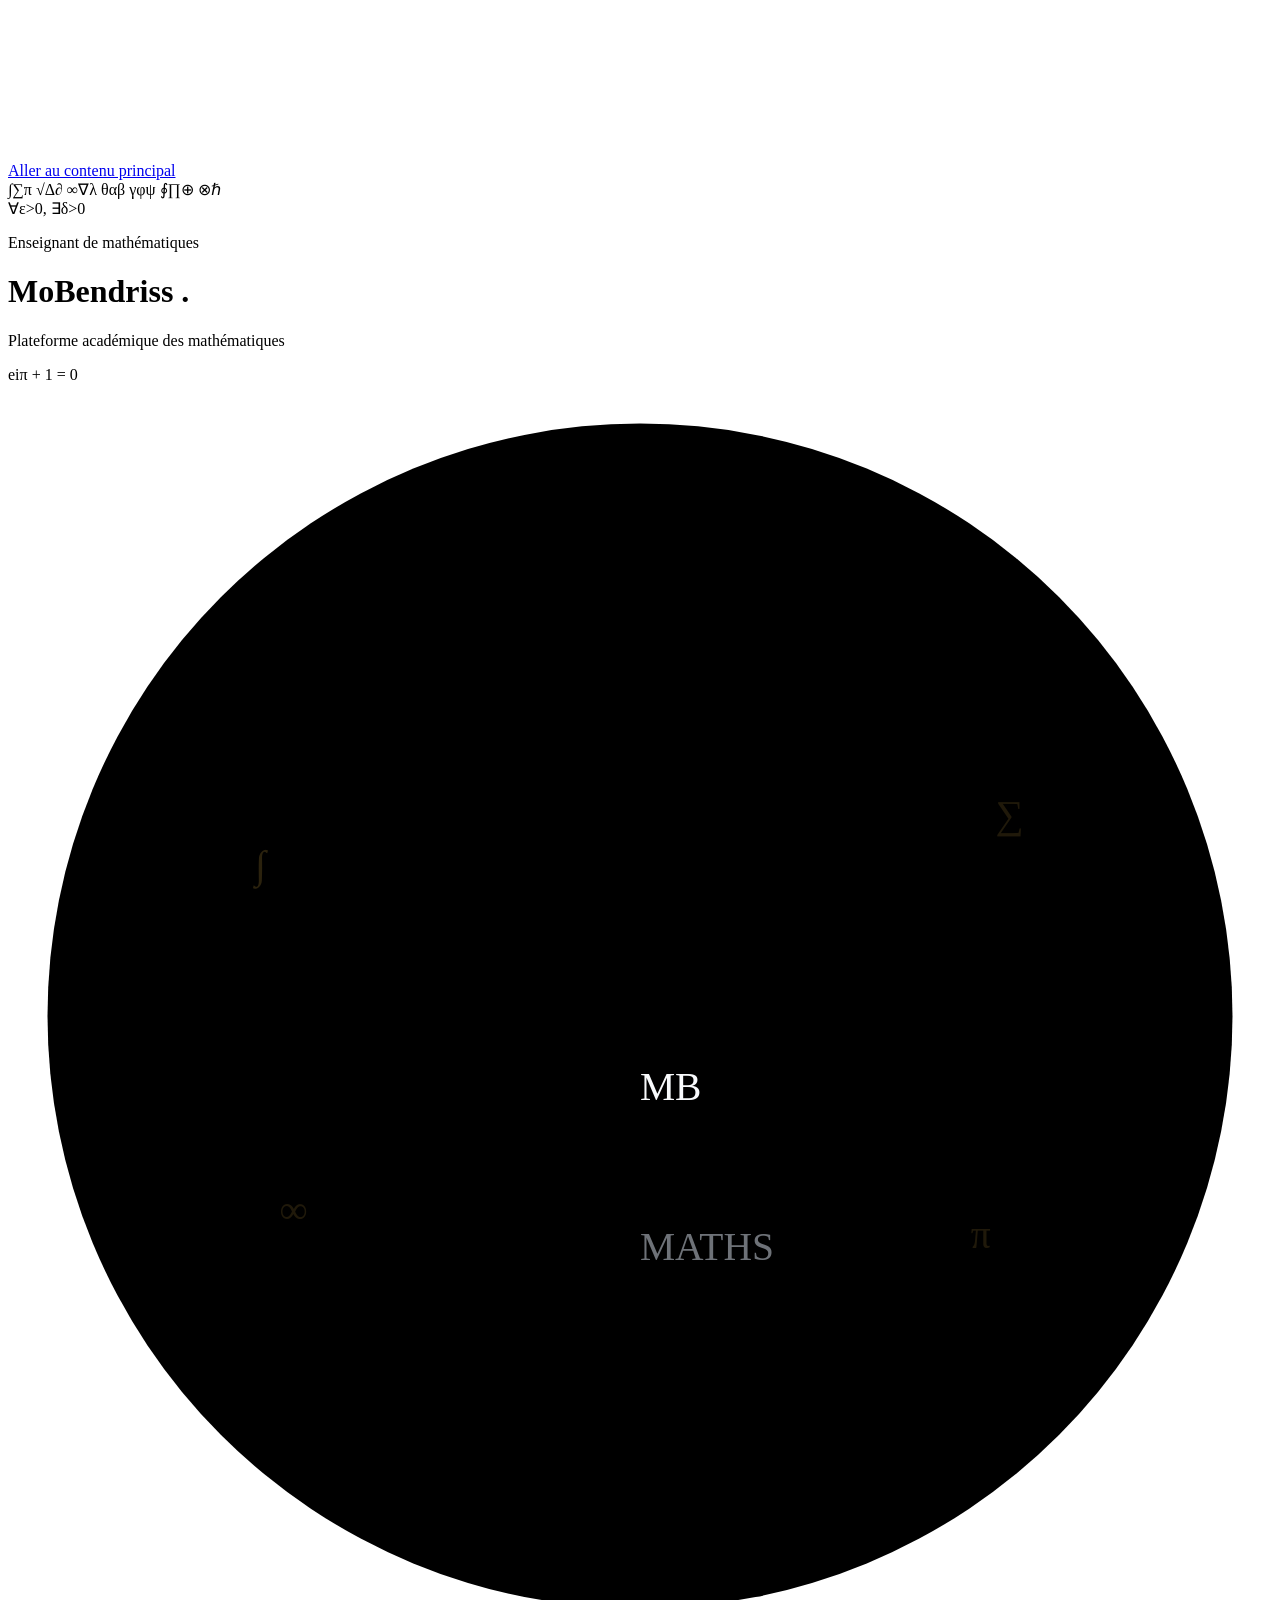
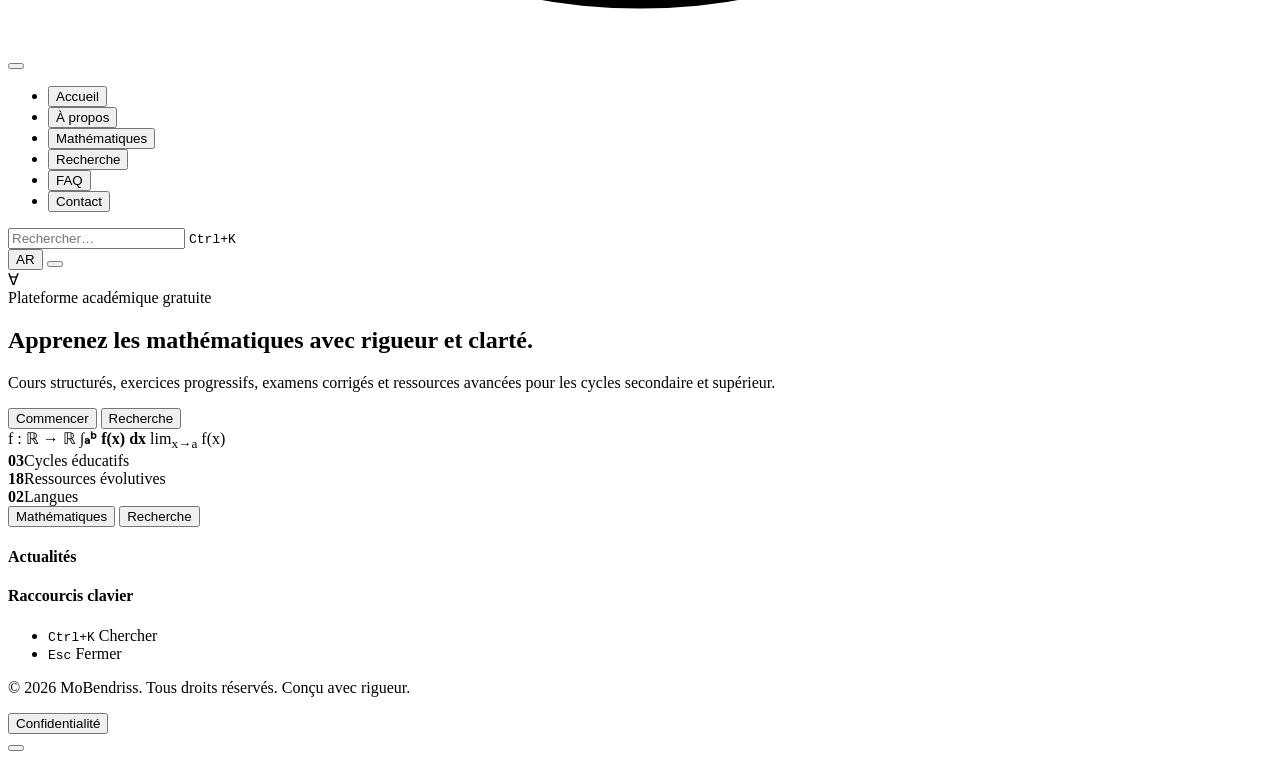
==== platforme/index.html @ 333b87ec "Create  index.html" ====
<!DOCTYPE html>
<html lang="fr" dir="ltr" data-theme="light">
<head>
  <meta charset="UTF-8">
  <meta name="viewport" content="width=device-width, initial-scale=1.0">
  <title>MoBendriss Academy | منصة أكاديمية للرياضيات</title>
  <meta name="description" content="Plateforme académique de mathématiques — Cours, exercices corrigés, examens et ressources scientifiques. La rigueur au service du savoir.">
  <meta name="author" content="MoBendriss">
  <meta name="theme-color" content="#1E3A5F">
  <meta name="color-scheme" content="light dark">
  <meta name="robots" content="index, follow">
  <link rel="canonical" href="https://mobendriss.github.io/">
  <link rel="manifest" href="manifest.webmanifest">

  <!-- Open Graph -->
  <meta property="og:title" content="MoBendriss Academy — منصة أكاديمية للرياضيات">
  <meta property="og:description" content="دروس، تمارين، امتحانات وموارد علمية في الرياضيات. الدقة في خدمة المعرفة.">
  <meta property="og:type" content="website">
  <meta property="og:locale" content="fr_FR">
  <meta property="og:site_name" content="MoBendriss Academy">
  <meta property="og:image" content="assets/images/logo.svg">

  <!-- Twitter -->
  <meta name="twitter:card" content="summary_large_image">
  <meta name="twitter:title" content="MoBendriss Academy — منصة أكاديمية للرياضيات">
  <meta name="twitter:description" content="دروس، تمارين، امتحانات وموارد علمية في الرياضيات.">

  <!-- Hreflang -->
  <link rel="alternate" hrefLang="fr" href="https://mobendriss.github.io/">
  <link rel="alternate" hrefLang="ar" href="https://mobendriss.github.io/?lang=ar">
  <link rel="alternate" hrefLang="x-default" href="https://mobendriss.github.io/">

  <!-- Preconnects -->
  <link rel="preconnect" href="https://fonts.googleapis.com">
  <link rel="preconnect" href="https://fonts.gstatic.com" crossorigin>
  <link rel="preconnect" href="https://cdnjs.cloudflare.com">

  <!-- Favicon -->
  <link rel="icon" type="image/svg+xml" href="assets/images/icon.svg">
  <link rel="apple-touch-icon" href="assets/images/icon.svg">

  <!-- Styles -->
  <link rel="stylesheet" href="assets/css/styles.css">

  <!-- JSON-LD -->
  <script type="application/ld+json">
  {
    "@context": "https://schema.org",
    "@type": "Person",
    "name": "MoBendriss",
    "url": "https://mobendriss.github.io/",
    "jobTitle": "Enseignant de mathématiques",
    "knowsAbout": ["Mathématiques", "Analyse", "Algèbre", "Géométrie", "Topologie", "Probabilités"],
    "description": "Fondateur de MoBendriss Academy — Plateforme académique de mathématiques."
  }
  </script>
  <script type="application/ld+json">
  {
    "@context": "https://schema.org",
    "@type": "WebSite",
    "name": "MoBendriss Academy",
    "url": "https://mobendriss.github.io/",
    "description": "منصة أكاديمية للرياضيات — Plateforme académique de mathématiques",
    "inLanguage": ["fr", "ar"],
    "educationalLevel": ["Collège", "Lycée", "Supérieur"],
    "slogan": "La rigueur au service du savoir"
  }
  </script>

  <!-- Scripts -->
  <script>
    // Appliquer thème et langue avant rendu (évite le flash)
    (function () {
      try {
        var t = localStorage.getItem('mb-theme');
        if (!t) t = window.matchMedia('(prefers-color-scheme: dark)').matches ? 'dark' : 'light';
        document.documentElement.setAttribute('data-theme', t);
        var l = localStorage.getItem('mb-lang');
        if (l === 'ar') {
          document.documentElement.setAttribute('lang', 'ar');
          document.documentElement.setAttribute('dir', 'rtl');
        }
        if (t === 'dark') document.documentElement.classList.add('dark');
      } catch (e) {}
    })();
  </script>
</head>
<body>
  <canvas id="math-particles" style="position:fixed;inset:0;pointer-events:none;z-index:0;opacity:0.6" aria-hidden="true"></canvas>
  <canvas id="confetti-canvas" aria-hidden="true"></canvas>

  <!-- Progress Bar -->
  <div class="progress-bar" id="progress-bar" aria-hidden="true"></div>

  <!-- Skip Link -->
  <a class="skip-link" href="#main-content">Aller au contenu principal</a>

  <!-- Tab Announcer -->
  <div id="tab-announcer" class="sr-only" aria-live="polite"></div>

  <!-- Offline Banner -->
  <div class="offline-banner" id="offline-banner" role="alert" style="display:none">
    <i class="fa-solid fa-wifi-slash"></i>
    <span>Mode hors ligne</span>
  </div>

  <!-- Toast Container -->
  <div class="toast-container top-right" id="toast-container"></div>

  <!-- ════════════════ HEADER ════════════════ -->
  <header class="top-banner">
    <div class="banner-glyphs" aria-hidden="true">
      <span class="g1">∫</span><span class="g2">∑</span><span class="g3">π</span>
      <span class="g4">√</span><span class="g5">Δ</span><span class="g6">∂</span>
      <span class="g7">∞</span><span class="g8">∇</span><span class="g9">λ</span>
      <span class="g10">θ</span><span class="g11">α</span><span class="g12">β</span>
      <span class="g13">γ</span><span class="g14">φ</span><span class="g15">ψ</span>
      <span class="g16">∮</span><span class="g17">∏</span><span class="g18">⊕</span>
      <span class="g19">⊗</span><span class="g20">ℏ</span>
    </div>
    <div class="banner-formula" aria-hidden="true">∀ε>0, ∃δ>0</div>
    <div class="top-banner-content">
      <div class="brand-group">
        <p class="eyebrow">Enseignant de mathématiques</p>
        <h1 class="wordmark">
          <span class="wm-a">Mo</span><span class="wm-b">Bendriss</span>
          <span class="wm-dot">.</span>
          <span class="verified-badge" title="Profil vérifié"><i class="fa-solid fa-check"></i></span>
        </h1>
        <p class="tagline">Plateforme académique des mathématiques</p>
        <div class="brand-math-tag" aria-hidden="true">
          <span class="brand-eq">e</span><span class="brand-sup">iπ</span><span class="brand-eq"> + 1 = 0</span>
        </div>
      </div>
      <div class="header-logo-wrapper" role="img" aria-label="MoBendriss Academy — Emblème">
        <svg class="header-logo-svg" viewBox="0 0 512 512" xmlns="http://www.w3.org/2000/svg">
          <defs>
            <linearGradient id="logoBg2" x1="0%" y1="0%" x2="100%" y2="100%">
              <stop offset="0%" stopColor="#1E3A5F"/><stop offset="100%" stopColor="#0F172A"/>
            </linearGradient>
            <linearGradient id="logoGold2" x1="0%" y1="0%" x2="100%" y2="100%">
              <stop offset="0%" stopColor="#B8860B"/><stop offset="100%" stopColor="#D4A843"/>
            </linearGradient>
            <linearGradient id="logoRing2" x1="0%" y1="0%" x2="100%" y2="100%">
              <stop offset="0%" stopColor="#D4A843" stopOpacity="0.3"/>
              <stop offset="100%" stopColor="#B8860B" stopOpacity="0.08"/>
            </linearGradient>
          </defs>
          <circle cx="256" cy="256" r="240" fill="url(#logoBg2)"/>
          <circle cx="256" cy="256" r="220" fill="none" stroke="url(#logoRing2)" strokeWidth="4"/>
          <circle cx="256" cy="256" r="200" fill="none" stroke="url(#logoGold2)" strokeOpacity="0.12" strokeWidth="1.5" strokeDasharray="8 6"/>
          <path d="M160 220 C160 180, 200 160, 256 220 C312 280, 352 260, 352 220 C352 180, 312 160, 256 220 C200 280, 160 260, 160 220Z" fill="none" stroke="url(#logoGold2)" strokeWidth="6" strokeLinecap="round" opacity="0.5"/>
          <text x="256" y="290" textAnchor="middle" fontFamily="Fraunces,Georgia,serif" fontStyle="italic" fontWeight="700" fontSize="110" fill="#F8FAFC" letterSpacing="-4">MB</text>
          <line x1="170" y1="320" x2="342" y2="320" stroke="url(#logoGold2)" strokeWidth="2.5" strokeLinecap="round" opacity="0.4"/>
          <text x="256" y="355" textAnchor="middle" fontFamily="'IBM Plex Mono',monospace" fontWeight="500" fontSize="22" letterSpacing="12" fill="#DCE4F0" opacity="0.5">MATHS</text>
          <text x="100" y="200" fontFamily="'IBM Plex Mono',monospace" fontSize="24" fill="#D4A843" opacity="0.2">∫</text>
          <text x="400" y="180" fontFamily="'IBM Plex Mono',monospace" fontSize="20" fill="#D4A843" opacity="0.15">∑</text>
          <text x="390" y="350" fontFamily="'IBM Plex Mono',monospace" fontSize="18" fill="#D4A843" opacity="0.15">π</text>
          <text x="110" y="340" fontFamily="'IBM Plex Mono',monospace" fontSize="22" fill="#D4A843" opacity="0.15">∞</text>
        </svg>
      </div>
    </div>
  </header>

  <!-- ════════════════ NAVIGATION ════════════════ -->
  <nav class="navigation-bar" aria-label="Sections du site">
    <div class="nav-inner">
      <!-- Hamburger -->
      <button class="hamburger-btn" onclick="APP.switchTab(currentTab);document.getElementById('desktop-tabs').classList.toggle('mobile-open');document.querySelectorAll('.hamburger-line').forEach(l=>l.classList.toggle('open'))"
        aria-label="Menu" aria-expanded="false">
        <span class="hamburger-line"></span>
        <span class="hamburger-line"></span>
        <span class="hamburger-line"></span>
      </button>

      <!-- Tabs -->
      <ul class="desktop-tabs" id="desktop-tabs" role="tablist">
        <li><button class="nav-link" role="tab" data-tab="accueil" aria-selected="true" onclick="APP.switchTab('accueil')"><i class="fa-solid fa-house"></i> <span>Accueil</span></button></li>
        <li><button class="nav-link" role="tab" data-tab="apropos" aria-selected="false" onclick="APP.switchTab('apropos')"><i class="fa-solid fa-user"></i> <span>À propos</span></button></li>
        <li><button class="nav-link" role="tab" data-tab="mathematiques" aria-selected="false" onclick="APP.switchTab('mathematiques')"><i class="fa-solid fa-infinity"></i> <span>Mathématiques</span></button></li>
        <li><button class="nav-link" role="tab" data-tab="recherche" aria-selected="false" onclick="APP.switchTab('recherche')"><i class="fa-solid fa-graduation-cap"></i> <span>Recherche</span></button></li>
        <li><button class="nav-link" role="tab" data-tab="faq" aria-selected="false" onclick="APP.switchTab('faq')"><i class="fa-solid fa-circle-question"></i> <span>FAQ</span></button></li>
        <li><button class="nav-link" role="tab" data-tab="contact" aria-selected="false" onclick="APP.switchTab('contact')"><i class="fa-solid fa-envelope"></i> <span>Contact</span></button></li>
      </ul>

      <!-- Search -->
      <div class="nav-search" title="Ctrl+K pour chercher">
        <i class="fa-solid fa-magnifying-glass" aria-hidden="true"></i>
        <input type="search" id="site-search" placeholder="Rechercher…" aria-label="Rechercher">
        <kbd class="search-kbd">Ctrl+K</kbd>
      </div>

      <!-- Toggles -->
      <div class="nav-toggles">
        <button class="icon-toggle" type="button" onclick="APP.toggleLang()" aria-label="Passer en arabe">
          <span class="lang-toggle-label" id="lang-toggle-label">AR</span>
        </button>
        <button class="icon-toggle" type="button" id="theme-toggle" onclick="APP.toggleTheme()" aria-label="Mode sombre">
          <i class="fa-solid fa-moon"></i>
        </button>
      </div>
    </div>
  </nav>

  <!-- ════════════════ MAIN CONTENT ════════════════ -->
  <main class="container">
    <div class="main-layout">

      <!-- ─── PRIMARY ─── -->
      <section id="main-content">

        <!-- ---- ACCUEIL ---- -->
        <div id="content-accueil" class="tab-content active-content" role="tabpanel">
          <span class="level-watermark" aria-hidden="true">∀</span>
          <section class="home-hero">
            <div class="hero-copy">
              <span class="hero-kicker"><i class="fa-solid fa-sparkles"></i> <span>Plateforme académique gratuite</span></span>
              <h2>Apprenez les mathématiques avec rigueur et clarté.</h2>
              <p>Cours structurés, exercices progressifs, examens corrigés et ressources avancées pour les cycles secondaire et supérieur.</p>
              <div class="hero-actions">
                <button class="btn btn-primary" onclick="APP.switchTab('mathematiques')"><i class="fa-solid fa-book-open"></i> <span>Commencer</span></button>
                <button class="btn btn-secondary" onclick="APP.switchTab('recherche')"><i class="fa-solid fa-graduation-cap"></i> <span>Recherche</span></button>
              </div>
            </div>
            <div class="hero-equation" aria-hidden="true">
              <span>f : ℝ → ℝ</span>
              <strong>∫ₐᵇ f(x) dx</strong>
              <span>lim<sub>x→a</sub> f(x)</span>
            </div>
          </section>
          <div class="stats-grid">
            <div class="stat-card"><strong>03</strong><span>Cycles éducatifs</span></div>
            <div class="stat-card"><strong>18</strong><span>Ressources évolutives</span></div>
            <div class="stat-card"><strong>02</strong><span>Langues</span></div>
          </div>
        </div>

        <!-- ---- À PROPOS ---- -->
        <div id="content-apropos" class="tab-content" role="tabpanel" hidden>
          <span class="level-watermark" aria-hidden="true">Σ</span>
          <div class="abstract-box">
            <h3>À propos</h3>
            <p>Enseignant de mathématiques passionné par la pédagogie et la transmission des savoirs. Cette plateforme regroupe des ressources gratuites pour les élèves et les étudiants.</p>
          </div>
          <h3 class="group-label">Domaines d'expertise</h3>
          <div class="tag-row">
            <span class="tag-pill">Algèbre</span>
            <span class="tag-pill">Analyse</span>
            <span class="tag-pill">Géométrie</span>
            <span class="tag-pill">Didactique</span>
            <span class="tag-pill">Probabilités</span>
            <span class="tag-pill">Topologie</span>
          </div>
        </div>

        <!-- ---- MATHÉMATIQUES ---- -->
        <div id="content-mathematiques" class="tab-content" role="tabpanel" hidden>
          <span class="level-watermark" aria-hidden="true">∞</span>
          <h2 class="section-heading"><i class="fa-solid fa-infinity"></i> <span>Mathématiques</span></h2>
          <p class="section-sub">Explorez les ressources par cycle et par type.</p>

          <section class="resource-toolbar">
            <div class="resource-search">
              <i class="fa-solid fa-magnifying-glass" aria-hidden="true"></i>
              <input id="resource-filter" type="search" placeholder="Rechercher…">
            </div>
            <select id="cycle-filter" aria-label="Cycle">
              <option value="all">Tous les cycles</option>
              <option value="college">Collège</option>
              <option value="lycee">Lycée</option>
              <option value="superieur">Supérieur</option>
            </select>
            <select id="type-filter" aria-label="Type">
              <option value="all">Tous les types</option>
              <option value="cours">Cours</option>
              <option value="td">TD</option>
              <option value="exam">Examens</option>
              <option value="recherche">Recherche</option>
            </select>
            <select id="category-filter" aria-label="Catégorie">
              <option value="all">Toutes les catégories</option>
            </select>
            <select id="sort-filter" aria-label="Trier">
              <option value="newest">Plus récent</option>
              <option value="popular">Populaire</option>
            </select>
            <button id="favorites-filter" class="filter-button" type="button">
              <i class="fa-regular fa-star"></i> <span>Favoris</span>
            </button>
          </section>

          <p id="resource-count" class="resource-count" aria-live="polite"></p>
          <div id="resource-grid" class="resource-grid"></div>
        </div>

        <!-- ---- RECHERCHE ---- -->
        <div id="content-recherche" class="tab-content" role="tabpanel" hidden>
          <span class="level-watermark" aria-hidden="true">∫</span>
          <h2 class="section-heading"><i class="fa-solid fa-graduation-cap"></i> <span>Recherche &amp; Supérieur</span></h2>
          <p class="section-sub">Ressources avancées pour les étudiants du supérieur.</p>
          <div id="research-grid" class="resource-grid"></div>
        </div>

        <!-- ---- FAQ ---- -->
        <div id="content-faq" class="tab-content" role="tabpanel" hidden>
          <span class="level-watermark" aria-hidden="true">?</span>
          <h2 class="section-heading"><i class="fa-solid fa-circle-question"></i> <span>Questions fréquentes</span></h2>
          <div class="faq-list">
            <details class="faq-item"><summary>Comment télécharger un document ?</summary><p>Cliquez sur le bouton « Télécharger » de la ressource souhaitée.</p></details>
            <details class="faq-item"><summary>Les ressources sont-elles gratuites ?</summary><p>Oui, toutes les ressources sont gratuites et libres d'usage pédagogique.</p></details>
            <details class="faq-item"><summary>Comment vous contacter ?</summary><p>Utilisez le formulaire de l'onglet Contact.</p></details>
            <details class="faq-item"><summary>Puis-je contribuer ?</summary><p>Bien sûr ! Envoyez-moi un message via le formulaire de contact.</p></details>
          </div>
        </div>

        <!-- ---- CONTACT ---- -->
        <div id="content-contact" class="tab-content" role="tabpanel" hidden>
          <section class="contact-section">
            <h2><i class="fa-solid fa-paper-plane"></i> Contact</h2>
            <p>Pour toute question ou collaboration, écrivez-moi.</p>
            <form action="https://formsubmit.co/ajax/mobendriss@hotmail.com" method="POST" id="contact-form">
              <input type="hidden" name="_subject" value="Message depuis mobendriss.github.io">
              <input type="hidden" name="_captcha" value="true">
              <input type="text" name="_honey" tabindex="-1" autocomplete="off" style="display:none">
              <div class="field-grid">
                <div class="field"><label for="name">Nom</label><input type="text" id="name" name="name" required placeholder="Votre nom"></div>
                <div class="field"><label for="email">E-mail</label><input type="email" id="email" name="email" required placeholder="nom@exemple.com"></div>
              </div>
              <div class="field"><label for="message">Message</label><textarea id="message" name="message" rows="5" required placeholder="Votre message..."></textarea></div>
              <p id="contact-error" class="contact-error" style="display:none"></p>
              <div class="submit-row">
                <button type="submit" class="submit-btn" id="contact-submit"><span>Envoyer</span> <i class="fa-regular fa-paper-plane"></i></button>
              </div>
            </form>
          </section>
        </div>

        <!-- ---- CONFIDENTIALITÉ ---- -->
        <div id="content-confidentialite" class="tab-content" role="tabpanel" hidden>
          <h2 class="section-heading"><i class="fa-solid fa-shield-halved"></i> <span>Confidentialité</span></h2>
          <div class="abstract-box"><p>Aucune donnée personnelle n'est collectée en dehors du formulaire de contact.</p></div>
        </div>
      </section>

      <!-- ─── SIDEBAR ─── -->
      <aside id="sidebar">
        <div class="sidebar-widget">
          <button class="math-btn" onclick="APP.switchTab('mathematiques')"><i class="fa-solid fa-infinity"></i> <span>Mathématiques</span></button>
          <button class="math-btn" onclick="APP.switchTab('recherche')"><i class="fa-solid fa-graduation-cap"></i> <span>Recherche</span></button>
        </div>

        <div class="sidebar-widget stats-widget" id="sidebar-stats"></div>

        <div class="sidebar-widget">
          <h4 class="widget-title"><i class="fa-solid fa-bullhorn"></i> <span>Actualités</span></h4>
          <ul class="news-list" id="news-list"></ul>
        </div>

        <div class="sidebar-widget shortcuts-widget">
          <h4 class="widget-title"><i class="fa-solid fa-keyboard"></i> Raccourcis clavier</h4>
          <ul class="shortcuts-list">
            <li><kbd>Ctrl+K</kbd> <span>Chercher</span></li>
            <li><kbd>Esc</kbd> <span>Fermer</span></li>
          </ul>
        </div>
      </aside>
    </div>
  </main>

  <!-- ════════════════ FOOTER ════════════════ -->
  <footer>
    <div class="footer-inner">
      <p><span>© 2026 MoBendriss. Tous droits réservés.</span> <span class="foot-accent">Conçu avec rigueur.</span></p>
      <button class="footer-link" onclick="APP.switchTab('confidentialite')">Confidentialité</button>
    </div>
  </footer>

  <!-- ════════════════ BACK TO TOP ════════════════ -->
  <button class="back-to-top" id="back-to-top" onclick="window.scrollTo({top:0,behavior:'smooth'})" aria-label="Retour en haut">
    <i class="fa-solid fa-arrow-up"></i>
  </button>

  <!-- ════════════════ PREVIEW MODAL ════════════════ -->
  <div class="preview-overlay" id="preview-overlay">
    <div class="preview-dialog">
      <div class="preview-dialog-content" id="preview-content"></div>
    </div>
  </div>

  <!-- ════════════════ CONTACT FORM SCRIPT ════════════════ -->
  <script>
    document.getElementById('contact-form').addEventListener('submit', async function(e) {
      e.preventDefault();
      const btn = document.getElementById('contact-submit');
      const err = document.getElementById('contact-error');
      btn.disabled = true;
      btn.innerHTML = '<i class="fa-solid fa-spinner fa-spin"></i> Envoi...';
      err.style.display = 'none';
      try {
        const data = new FormData(this);
        const payload = {};
        data.forEach((val, key) => { payload[key] = val.toString(); });
        const res = await fetch('https://formsubmit.co/ajax/mobendriss@hotmail.com', {
          method: 'POST', headers: { 'Content-Type': 'application/json' }, body: JSON.stringify(payload)
        });
        if (res.ok) {
          this.innerHTML = '<div class="contact-success"><p><i class="fa-regular fa-circle-check"></i> ✅ Message envoyé avec succès !</p><button class="btn btn-secondary" onclick="location.reload()">Envoyer un autre message</button></div>';
        } else { throw new Error(); }
      } catch {
        err.textContent = '❌ Une erreur est survenue. Veuillez réessayer.';
        err.style.display = 'block';
        btn.disabled = false;
        btn.innerHTML = '<span>Envoyer</span> <i class="fa-regular fa-paper-plane"></i>';
      }
    });
  </script>

  <!-- ════════════════ RESOURCES DATA ════════════════ -->
  <script src="assets/data/resources.js"></script>

  <!-- ════════════════ LOGIC MODULES ════════════════ -->
  <script src="assets/js/resources.js"></script>
  <script src="assets/js/app.js"></script>
</body>
</html>
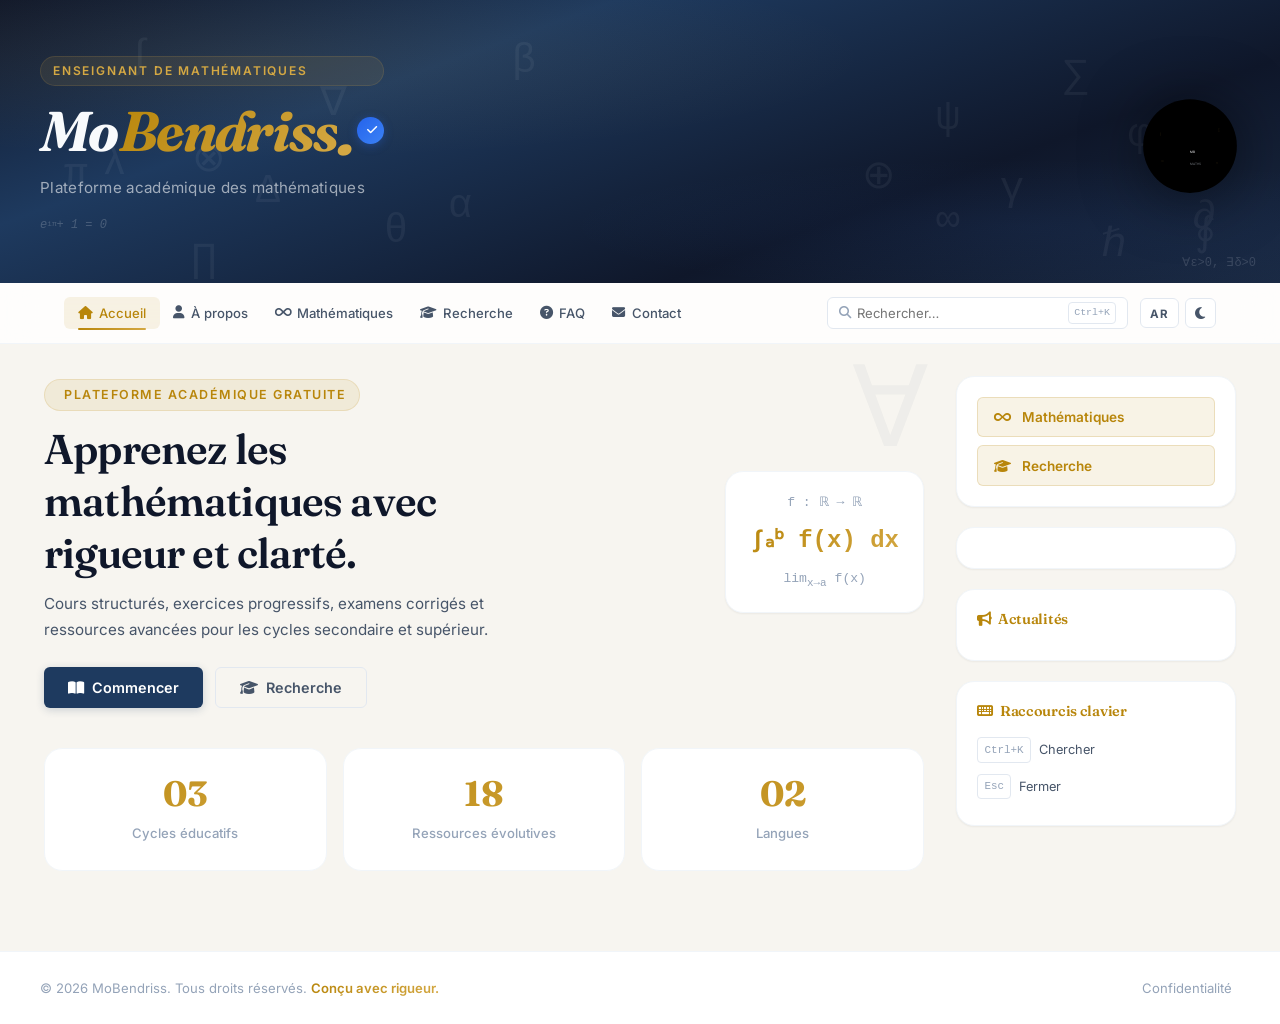
==== commit 27219bca: "Update title and Open Graph title in index.html" ====
--- a/platforme/index.html
+++ b/platforme/index.html
@@ -3,7 +3,7 @@
 <head>
   <meta charset="UTF-8">
   <meta name="viewport" content="width=device-width, initial-scale=1.0">
-  <title>MoBendriss Academy | منصة أكاديمية للرياضيات</title>
+  <title>MoBendriss  | منصة أكاديمية للرياضيات</title>
   <meta name="description" content="Plateforme académique de mathématiques — Cours, exercices corrigés, examens et ressources scientifiques. La rigueur au service du savoir.">
   <meta name="author" content="MoBendriss">
   <meta name="theme-color" content="#1E3A5F">
@@ -13,7 +13,7 @@
   <link rel="manifest" href="manifest.webmanifest">
 
   <!-- Open Graph -->
-  <meta property="og:title" content="MoBendriss Academy — منصة أكاديمية للرياضيات">
+  <meta property="og:title" content="MoBendriss  — منصة أكاديمية للرياضيات">
   <meta property="og:description" content="دروس، تمارين، امتحانات وموارد علمية في الرياضيات. الدقة في خدمة المعرفة.">
   <meta property="og:type" content="website">
   <meta property="og:locale" content="fr_FR">
--- a/platforme/assets/css/styles.css
+++ b/platforme/assets/css/styles.css
@@ -0,0 +1,485 @@
+/* ============================================
+   MoBendriss Academy — Styles
+   (c) 2026 MoBendriss. All rights reserved.
+   ============================================ */
+
+/* ─── Fonts ─── */
+@import url('https://fonts.googleapis.com/css2?family=Fraunces:ital,opsz,wght@0,9..144,400;0,9..144,500;0,9..144,600;0,9..144,700;1,9..144,500&family=Inter:wght@400;500;600;700&family=IBM+Plex+Mono:wght@400;500;600&family=Amiri:ital,wght@0,400;0,700;1,400&family=IBM+Plex+Sans+Arabic:wght@400;500;600;700&display=swap');
+@import url('https://cdnjs.cloudflare.com/ajax/libs/font-awesome/6.4.0/css/all.min.css');
+
+/* ─── CSS Variables & Theme ─── */
+:root {
+  --bg-page: #F7F5F0;
+  --bg-card: #FFFFFF;
+  --bg-nav: rgba(255,255,255,0.80);
+  --bg-elevated: #FFFFFF;
+  --text-primary: #0F172A;
+  --text-secondary: #475569;
+  --text-muted: #94A3B8;
+  --accent: #1E3A5F;
+  --accent-light: #2D5A8E;
+  --accent-glow: rgba(30,58,95,0.08);
+  --gold: #B8860B;
+  --gold-light: #D4A843;
+  --gold-glow: rgba(184,134,11,0.10);
+  --gold-gradient: linear-gradient(135deg, #B8860B, #D4A843);
+  --border: #E2E8F0;
+  --border-light: #F1F5F9;
+  --shadow-sm: 0 1px 2px rgba(0,0,0,0.05);
+  --shadow-md: 0 4px 20px rgba(0,0,0,0.07);
+  --shadow-lg: 0 10px 40px rgba(0,0,0,0.10);
+  --shadow-xl: 0 20px 60px rgba(0,0,0,0.12);
+  --radius-sm: 6px;
+  --radius-md: 12px;
+  --radius-lg: 18px;
+  --radius-xl: 24px;
+  --transition: 0.3s cubic-bezier(0.4,0,0.2,1);
+  --bounce: 0.5s cubic-bezier(0.34,1.56,0.64,1);
+}
+
+:root.dark, [data-theme="dark"] {
+  --bg-page: #0B1120;
+  --bg-card: #131C31;
+  --bg-nav: rgba(11,17,32,0.92);
+  --bg-elevated: #1A2640;
+  --text-primary: #E2E8F0;
+  --text-secondary: #94A3B8;
+  --text-muted: #64748B;
+  --accent: #3B82F6;
+  --accent-light: #60A5FA;
+  --accent-glow: rgba(59,130,246,0.10);
+  --gold: #D4A843;
+  --gold-light: #E4C065;
+  --gold-glow: rgba(212,168,67,0.10);
+  --gold-gradient: linear-gradient(135deg, #D4A843, #E4C065);
+  --border: #1E293B;
+  --border-light: #1A2438;
+  --shadow-sm: 0 1px 3px rgba(0,0,0,0.3);
+  --shadow-md: 0 4px 20px rgba(0,0,0,0.4);
+  --shadow-lg: 0 10px 40px rgba(0,0,0,0.5);
+  --shadow-xl: 0 20px 60px rgba(0,0,0,0.6);
+}
+
+/* ─── Base ─── */
+*, *::before, *::after { box-sizing: border-box; margin: 0; padding: 0; }
+html { scroll-behavior: smooth; }
+body {
+  font-family: 'Inter', system-ui, -apple-system, sans-serif;
+  background: var(--bg-page);
+  color: var(--text-primary);
+  line-height: 1.7;
+  min-height: 100vh;
+}
+::selection { background: var(--gold); color: #0F172A; }
+h1,h2,h3,h4 { font-family: 'Fraunces', Georgia, serif; font-weight: 600; line-height: 1.25; letter-spacing: -0.02em; }
+code,.mono { font-family: 'IBM Plex Mono', monospace; }
+[lang="ar"] { font-family: 'IBM Plex Sans Arabic', 'Amiri', serif; }
+[lang="ar"] h1,[lang="ar"] h2,[lang="ar"] h3,[lang="ar"] h4 { font-family: 'IBM Plex Sans Arabic', 'Amiri', serif; letter-spacing: 0; }
+a { text-decoration: none; color: inherit; }
+img, svg { max-width: 100%; display: block; }
+button { font-family: inherit; }
+
+/* ─── Skip Link ─── */
+.skip-link { position: fixed; top: -100%; left: 8px; padding: 10px 20px; background: var(--accent); color: #fff; border-radius: var(--radius-sm); z-index: 9999; font-weight: 600; font-size: 0.85rem; transition: top 0.2s; }
+.skip-link:focus { top: 8px; }
+.sr-only { position: absolute; width: 1px; height: 1px; padding: 0; margin: -1px; overflow: hidden; clip: rect(0,0,0,0); white-space: nowrap; border: 0; }
+
+/* ─── Top Banner ─── */
+.top-banner {
+  position: relative; overflow: hidden;
+  padding: 3.5rem 1.5rem 3rem;
+  background: linear-gradient(160deg, #0F172A 0%, #1E3A5F 30%, #0F172A 70%, #1A2A44 100%);
+  color: #F8FAFC;
+}
+.top-banner::before {
+  content: ''; position: absolute; inset: 0;
+  background: radial-gradient(ellipse 80% 60% at 20% 20%, rgba(212,168,67,0.08) 0%, transparent 60%),
+              radial-gradient(ellipse 60% 40% at 80% 80%, rgba(59,130,246,0.06) 0%, transparent 60%);
+  pointer-events: none;
+}
+.top-banner-content {
+  display: flex; align-items: center; justify-content: space-between; gap: 2rem;
+  max-width: 1200px; margin: 0 auto; position: relative; z-index: 1;
+}
+.banner-glyphs { position: absolute; inset: 0; pointer-events: none; overflow: hidden; opacity: 0.05; }
+.banner-glyphs span { position: absolute; font-family: 'IBM Plex Mono', monospace; font-size: 2.5rem; color: #F8FAFC; }
+.g1 { top: 8%; left: 10%; font-size: 3rem; }
+.g2 { top: 15%; right: 15%; font-size: 4rem; }
+.g3 { top: 50%; left: 5%; font-size: 3.5rem; }
+.g4 { top: 40%; right: 8%; font-size: 2.8rem; }
+.g5 { bottom: 20%; left: 20%; font-size: 3.2rem; }
+.g6 { top: 65%; right: 5%; font-size: 2.5rem; }
+.g7 { bottom: 10%; right: 25%; font-size: 3rem; }
+.g8 { top: 25%; left: 25%; font-size: 2.2rem; }
+.g9 { bottom: 30%; left: 8%; font-size: 2rem; }
+.g10 { top: 70%; left: 30%; font-size: 2.5rem; }
+.g11 { bottom: 15%; left: 35%; font-size: 2.2rem; }
+.g12 { top: 10%; left: 40%; font-size: 1.8rem; }
+.g13 { top: 55%; right: 20%; font-size: 2rem; }
+.g14 { bottom: 40%; right: 10%; font-size: 2.5rem; }
+.g15 { top: 30%; right: 25%; font-size: 1.8rem; }
+.g16 { bottom: 5%; right: 5%; font-size: 3.5rem; }
+.g17 { top: 80%; left: 15%; font-size: 2rem; }
+.g18 { bottom: 25%; right: 30%; font-size: 2.2rem; }
+.g19 { top: 45%; left: 15%; font-size: 1.8rem; }
+.g20 { top: 75%; right: 12%; font-size: 2rem; }
+.banner-formula { position: absolute; bottom: 10px; right: 24px; font-family: 'IBM Plex Mono', monospace; font-size: 0.75rem; color: rgba(248,250,252,0.15); pointer-events: none; }
+.eyebrow {
+  display: inline-block; font-size: 0.75rem; text-transform: uppercase; letter-spacing: 0.15em;
+  color: var(--gold-light); margin-bottom: 0.6rem; font-weight: 600;
+  background: rgba(212,168,67,0.10); padding: 0.25rem 0.75rem; border-radius: 100px;
+  border: 1px solid rgba(212,168,67,0.15);
+}
+.wordmark { font-family: 'Fraunces', Georgia, serif; font-style: italic; font-weight: 700; font-size: clamp(2.2rem,5vw,3.5rem); letter-spacing: -0.04em; margin: 0; line-height: 1.1; display: flex; align-items: center; gap: 0.05em; }
+.wm-a { color: #F8FAFC; }
+.wm-b { background: var(--gold-gradient); -webkit-background-clip: text; -webkit-text-fill-color: transparent; background-clip: text; }
+.wm-dot { color: var(--gold-light); font-size: 1.2em; line-height: 0; margin: 0 -0.05em; }
+.verified-badge {
+  display: inline-flex; align-items: center; justify-content: center;
+  width: 1.25em; height: 1.25em; font-size: 0.38em; vertical-align: super;
+  background: linear-gradient(135deg, #2563EB, #3B82F6); color: #fff;
+  border-radius: 50%; margin-left: 0.25em;
+  box-shadow: 0 2px 10px rgba(37,99,235,0.35);
+  transition: transform var(--bounce), box-shadow var(--transition);
+}
+.verified-badge:hover { transform: scale(1.15); box-shadow: 0 4px 16px rgba(37,99,235,0.45); }
+.verified-badge i { font-size: 0.55em; }
+.tagline { margin-top: 0.6rem; font-size: 0.95rem; color: rgba(248,250,252,0.6); letter-spacing: 0.02em; font-weight: 400; }
+.brand-group { display: flex; flex-direction: column; gap: 0.25rem; }
+.brand-math-tag { display: flex; align-items: center; margin-top: 0.6rem; font-size: 0.75rem; color: rgba(248,250,252,0.2); font-family: 'IBM Plex Mono', monospace; transition: color var(--transition); }
+.brand-group:hover .brand-math-tag { color: rgba(248,250,252,0.4); }
+.brand-eq { font-family: 'IBM Plex Mono', monospace; font-style: italic; }
+.brand-sup { font-family: 'IBM Plex Mono', monospace; font-size: 0.65em; vertical-align: super; line-height: 1; }
+.header-logo-wrapper { position: relative; flex-shrink: 0; }
+.header-logo-svg { width: 100px; height: 100px; filter: drop-shadow(0 4px 30px rgba(0,0,0,0.5)); transition: transform var(--bounce); }
+.header-logo-wrapper:hover .header-logo-svg { transform: scale(1.08) rotate(-3deg); }
+
+/* ─── Navigation ─── */
+.navigation-bar { position: sticky; top: 0; z-index: 100; background: var(--bg-nav); backdrop-filter: blur(16px) saturate(1.3); border-bottom: 1px solid var(--border-light); }
+.nav-inner { display: flex; align-items: center; gap: 0.75rem; padding: 0 1.5rem; height: 60px; max-width: 1200px; margin: 0 auto; position: relative; }
+.desktop-tabs { display: flex; list-style: none; margin: 0; padding: 0; gap: 0; flex: 1; }
+.nav-link {
+  background: none; border: none; padding: 0.5rem 0.85rem; font-size: 0.82rem; font-weight: 500;
+  color: var(--text-secondary); cursor: pointer; border-radius: var(--radius-sm);
+  transition: all var(--transition); display: flex; align-items: center; gap: 0.4rem;
+  white-space: nowrap; position: relative; font-family: 'Inter', sans-serif;
+}
+.nav-link:hover { color: var(--text-primary); background: var(--accent-glow); }
+.nav-link[aria-selected="true"] { color: var(--gold); background: var(--gold-glow); }
+.nav-link[aria-selected="true"]::after { content: ''; position: absolute; bottom: -1px; left: 0.85rem; right: 0.85rem; height: 2.5px; background: var(--gold-gradient); border-radius: 2px; }
+.nav-search {
+  display: flex; align-items: center; gap: 0.4rem;
+  background: var(--bg-card); border: 1px solid var(--border);
+  border-radius: var(--radius-sm); padding: 0 0.65rem; min-width: 170px;
+  transition: border-color var(--transition), box-shadow var(--transition);
+}
+.nav-search:focus-within { border-color: var(--gold); box-shadow: 0 0 0 3px var(--gold-glow); }
+.nav-search i { color: var(--text-muted); font-size: 0.78rem; }
+.nav-search input { border: none; background: none; padding: 0.45rem 0; font-size: 0.82rem; color: var(--text-primary); outline: none; width: 100%; font-family: 'Inter', sans-serif; }
+.search-kbd { display: none; font-size: 0.62rem; padding: 0.1rem 0.35rem; border: 1px solid var(--border); border-radius: 4px; color: var(--text-muted); background: var(--bg-elevated); font-family: 'IBM Plex Mono', monospace; white-space: nowrap; }
+@media (min-width: 900px) { .search-kbd { display: inline-block; } }
+.nav-toggles { display: flex; gap: 0.35rem; }
+.icon-toggle {
+  background: var(--bg-card); border: 1px solid var(--border); border-radius: var(--radius-sm);
+  padding: 0.4rem 0.6rem; cursor: pointer; color: var(--text-secondary); font-size: 0.85rem;
+  transition: all var(--transition); font-family: 'Inter', sans-serif;
+}
+.icon-toggle:hover { color: var(--gold); border-color: var(--gold); background: var(--gold-glow); }
+.lang-toggle-label { font-weight: 700; font-size: 0.72rem; letter-spacing: 0.05em; }
+
+/* ─── Hamburger ─── */
+.hamburger-btn { display: none; background: none; border: none; cursor: pointer; padding: 0.4rem; flex-direction: column; gap: 4px; width: 32px; height: 32px; justify-content: center; align-items: center; border-radius: var(--radius-sm); transition: background var(--transition); }
+.hamburger-btn:hover { background: var(--gold-glow); }
+.hamburger-line { display: block; width: 18px; height: 2px; background: var(--text-secondary); border-radius: 2px; transition: all 0.25s ease; }
+.hamburger-line.open:nth-child(1) { transform: rotate(45deg) translate(4px, 4px); }
+.hamburger-line.open:nth-child(2) { opacity: 0; }
+.hamburger-line.open:nth-child(3) { transform: rotate(-45deg) translate(4px, -4px); }
+
+@media (max-width: 768px) {
+  .hamburger-btn { display: flex; }
+  .desktop-tabs { display: none; position: absolute; top: 100%; left: 0; right: 0; flex-direction: column; background: var(--bg-nav); backdrop-filter: blur(16px); border-bottom: 1px solid var(--border-light); padding: 0.5rem; z-index: 200; box-shadow: var(--shadow-lg); }
+  .desktop-tabs.mobile-open { display: flex; }
+  .desktop-tabs li { width: 100%; }
+  .desktop-tabs .nav-link { width: 100%; justify-content: flex-start; padding: 0.75rem 1rem; border-radius: var(--radius-sm); }
+  .desktop-tabs .nav-link[aria-selected="true"]::after { display: none; }
+  .desktop-tabs .nav-link[aria-selected="true"] { background: var(--gold-glow); }
+}
+
+/* ─── Main Layout ─── */
+.container { max-width: 1240px; margin: 0 auto; padding: 0 1.5rem; }
+.main-layout { display: grid; grid-template-columns: 1fr 280px; gap: 2rem; padding: 2rem 0; }
+
+/* ─── Tab Content ─── */
+.tab-content { display: none; position: relative; }
+.tab-content.active-content { display: block; animation: tabSlideIn 0.4s ease forwards; }
+@keyframes tabSlideIn { from { opacity: 0; transform: translateY(16px); } to { opacity: 1; transform: translateY(0); } }
+.level-watermark { position: absolute; top: -15px; right: -5px; font-size: 7rem; color: var(--accent); opacity: 0.04; pointer-events: none; line-height: 1; user-select: none; font-family: 'IBM Plex Mono', monospace; }
+
+/* ─── Home Hero ─── */
+.home-hero { display: grid; grid-template-columns: 1fr auto; gap: 2rem; align-items: center; margin-bottom: 2.5rem; }
+.hero-kicker { display: inline-flex; align-items: center; gap: 0.4rem; font-size: 0.78rem; text-transform: uppercase; letter-spacing: 0.12em; color: var(--gold); font-weight: 600; margin-bottom: 0.75rem; background: var(--gold-glow); padding: 0.3rem 0.8rem; border-radius: 100px; border: 1px solid rgba(184,134,11,0.15); }
+.hero-copy h2 { font-size: clamp(1.7rem,3.5vw,2.6rem); margin: 0 0 0.75rem; color: var(--text-primary); max-width: 520px; }
+.hero-copy p { color: var(--text-secondary); font-size: 0.95rem; max-width: 480px; margin: 0 0 1.5rem; line-height: 1.7; }
+.hero-actions { display: flex; gap: 0.75rem; flex-wrap: wrap; }
+.btn { display: inline-flex; align-items: center; gap: 0.5rem; padding: 0.7rem 1.5rem; border-radius: var(--radius-sm); font-size: 0.9rem; font-weight: 600; cursor: pointer; border: none; transition: all var(--transition); font-family: 'Inter', sans-serif; }
+.btn-primary { background: var(--accent); color: #fff; box-shadow: 0 2px 8px rgba(30,58,95,0.2); }
+.btn-primary:hover { background: var(--accent-light); transform: translateY(-2px); box-shadow: var(--shadow-md); }
+.btn-secondary { background: transparent; border: 1.5px solid var(--border); color: var(--text-secondary); }
+.btn-secondary:hover { border-color: var(--gold); color: var(--gold); background: var(--gold-glow); }
+.hero-equation { display: flex; flex-direction: column; align-items: center; gap: 0.4rem; font-family: 'IBM Plex Mono', monospace; font-size: 0.82rem; color: var(--text-muted); padding: 1.25rem 1.5rem; background: var(--bg-card); border-radius: var(--radius-lg); border: 1px solid var(--border-light); box-shadow: var(--shadow-sm); }
+.hero-equation strong { font-size: 1.5rem; background: var(--gold-gradient); -webkit-background-clip: text; -webkit-text-fill-color: transparent; background-clip: text; font-weight: 700; }
+
+/* ─── Stats ─── */
+.stats-grid { display: grid; grid-template-columns: repeat(3, 1fr); gap: 1rem; margin-top: 2rem; }
+.stat-card { background: var(--bg-card); border: 1px solid var(--border-light); border-radius: var(--radius-lg); padding: 1.5rem 1.25rem; text-align: center; transition: all var(--transition); position: relative; overflow: hidden; }
+.stat-card::before { content: ''; position: absolute; top: 0; left: 0; right: 0; height: 3px; background: var(--gold-gradient); opacity: 0; transition: opacity var(--transition); }
+.stat-card:hover { border-color: var(--gold); box-shadow: var(--shadow-lg); transform: translateY(-4px); }
+.stat-card:hover::before { opacity: 1; }
+.stat-card strong { display: block; font-size: 2.2rem; font-family: 'Fraunces', Georgia, serif; background: var(--gold-gradient); -webkit-background-clip: text; -webkit-text-fill-color: transparent; background-clip: text; line-height: 1.2; margin-bottom: 0.2rem; }
+.stat-card span { font-size: 0.82rem; color: var(--text-muted); font-weight: 500; }
+
+/* ─── Abstract Box ─── */
+.abstract-box { background: var(--bg-card); border: 1px solid var(--border-light); border-radius: var(--radius-lg); padding: 1.75rem; margin-bottom: 1.5rem; box-shadow: var(--shadow-sm); }
+.abstract-box h3 { margin: 0 0 0.75rem; font-size: 1.3rem; }
+.abstract-box p { color: var(--text-secondary); font-size: 0.92rem; line-height: 1.7; margin: 0; }
+
+/* ─── Tags ─── */
+.group-label { font-size: 0.9rem; margin: 1.5rem 0 0.75rem; color: var(--text-muted); text-transform: uppercase; letter-spacing: 0.08em; font-weight: 600; }
+.tag-row { display: flex; flex-wrap: wrap; gap: 0.5rem; }
+.tag-pill { display: inline-block; padding: 0.35rem 1rem; background: var(--gold-glow); border: 1px solid rgba(184,134,11,0.2); border-radius: 100px; font-size: 0.82rem; font-weight: 500; color: var(--gold); transition: all var(--transition); }
+.tag-pill:hover { background: rgba(184,134,11,0.18); transform: translateY(-1px); }
+
+/* ─── Section Headings ─── */
+.section-heading { font-size: 1.7rem; margin: 0 0 0.5rem; display: flex; align-items: center; gap: 0.6rem; }
+.section-heading i { background: var(--gold-gradient); -webkit-background-clip: text; -webkit-text-fill-color: transparent; background-clip: text; font-size: 1.3em; }
+.section-sub { color: var(--text-secondary); font-size: 0.92rem; margin: 0 0 1.5rem; }
+
+/* ─── Resource Toolbar ─── */
+.resource-toolbar { display: flex; gap: 0.6rem; flex-wrap: wrap; align-items: center; margin-bottom: 1.5rem; padding: 1rem; background: var(--bg-card); border: 1px solid var(--border-light); border-radius: var(--radius-md); box-shadow: var(--shadow-sm); }
+.resource-search { display: flex; align-items: center; gap: 0.4rem; background: var(--bg-page); border: 1px solid var(--border); border-radius: var(--radius-sm); padding: 0 0.65rem; flex: 1; min-width: 160px; transition: border-color var(--transition), box-shadow var(--transition); }
+.resource-search:focus-within { border-color: var(--gold); box-shadow: 0 0 0 3px var(--gold-glow); }
+.resource-search i { color: var(--text-muted); font-size: 0.78rem; }
+.resource-search input { border: none; background: none; padding: 0.5rem 0; font-size: 0.85rem; color: var(--text-primary); outline: none; width: 100%; font-family: 'Inter', sans-serif; }
+.resource-toolbar select { padding: 0.45rem 0.8rem; font-size: 0.82rem; border: 1px solid var(--border); border-radius: var(--radius-sm); background: var(--bg-page); color: var(--text-primary); cursor: pointer; font-family: 'Inter', sans-serif; transition: border-color var(--transition); }
+.resource-toolbar select:hover { border-color: var(--gold); }
+.filter-button { display: inline-flex; align-items: center; gap: 0.35rem; padding: 0.45rem 0.8rem; font-size: 0.82rem; border: 1px solid var(--border); border-radius: var(--radius-sm); background: var(--bg-page); color: var(--text-secondary); cursor: pointer; transition: all var(--transition); font-family: 'Inter', sans-serif; }
+.filter-button:hover { border-color: var(--gold); color: var(--gold); background: var(--gold-glow); }
+.filter-button.active { border-color: var(--gold); color: var(--gold); background: var(--gold-glow); }
+.resource-count { font-size: 0.82rem; color: var(--text-muted); margin-bottom: 0.75rem; font-weight: 500; }
+.resource-count i { margin-right: 0.3rem; }
+
+/* ─── Resource Grid & Cards ─── */
+.resource-grid { display: grid; grid-template-columns: repeat(auto-fill, minmax(270px, 1fr)); gap: 1.25rem; }
+.resource-card { background: var(--bg-card); border: 1px solid var(--border-light); border-radius: var(--radius-lg); padding: 1.35rem; transition: all var(--transition); display: flex; flex-direction: column; gap: 0.5rem; box-shadow: var(--shadow-sm); position: relative; overflow: hidden; }
+.resource-card::before { content: ''; position: absolute; top: 0; left: 0; right: 0; height: 3px; background: var(--gold-gradient); opacity: 0; transition: opacity var(--transition); }
+.resource-card:hover { border-color: rgba(184,134,11,0.3); box-shadow: var(--shadow-lg); transform: translateY(-4px); }
+.resource-card:hover::before { opacity: 1; }
+.resource-card-header { display: flex; align-items: flex-start; justify-content: space-between; gap: 0.5rem; }
+.resource-card-icon { width: 40px; height: 40px; display: flex; align-items: center; justify-content: center; background: var(--gold-glow); border-radius: var(--radius-sm); color: var(--gold); font-size: 1.05rem; flex-shrink: 0; border: 1px solid rgba(184,134,11,0.12); }
+.resource-card-badges { display: flex; gap: 0.3rem; flex-wrap: wrap; justify-content: flex-end; }
+.badge { font-size: 0.65rem; padding: 0.15rem 0.5rem; border-radius: 100px; font-weight: 600; text-transform: uppercase; letter-spacing: 0.04em; white-space: nowrap; }
+.badge-cycle { background: var(--gold-glow); color: var(--gold); border: 1px solid rgba(184,134,11,0.2); }
+.badge-type { background: rgba(59,130,246,0.08); color: #3B82F6; border: 1px solid rgba(59,130,246,0.15); }
+.badge-featured { background: rgba(212,168,67,0.15); color: var(--gold); border: 1px solid var(--gold); }
+.resource-card h3 { font-size: 0.95rem; margin: 0.3rem 0; font-weight: 600; line-height: 1.3; }
+.resource-card p { font-size: 0.82rem; color: var(--text-secondary); margin: 0; line-height: 1.5; flex: 1; }
+.resource-card-footer { display: flex; align-items: center; justify-content: space-between; margin-top: auto; padding-top: 0.6rem; border-top: 1px solid var(--border-light); }
+.resource-card-footer .meta { font-size: 0.75rem; color: var(--text-muted); }
+.resource-card-footer .actions { display: flex; gap: 0.35rem; }
+.card-action-btn { background: none; border: 1px solid var(--border); border-radius: var(--radius-sm); padding: 0.3rem 0.45rem; cursor: pointer; color: var(--text-muted); font-size: 0.8rem; transition: all var(--transition); }
+.card-action-btn:hover { color: var(--gold); border-color: var(--gold); }
+.card-action-btn.favorited { color: var(--gold); border-color: var(--gold); background: var(--gold-glow); }
+.download-btn { display: inline-flex; align-items: center; gap: 0.3rem; padding: 0.3rem 0.7rem; background: var(--accent); color: #fff; border: none; border-radius: var(--radius-sm); font-size: 0.75rem; font-weight: 600; cursor: pointer; transition: all var(--transition); font-family: 'Inter', sans-serif; }
+.download-btn:hover { background: var(--accent-light); transform: translateY(-1px); }
+.preview-btn { display: inline-flex; align-items: center; justify-content: center; padding: 0.3rem 0.45rem; background: none; border: 1px solid var(--border); border-radius: var(--radius-sm); color: var(--text-muted); font-size: 0.8rem; cursor: pointer; transition: all var(--transition); }
+.preview-btn:hover { color: var(--accent); border-color: var(--accent); background: var(--accent-glow); }
+.share-btn { display: inline-flex; align-items: center; justify-content: center; padding: 0.3rem 0.45rem; background: none; border: 1px solid var(--border); border-radius: var(--radius-sm); color: var(--text-muted); font-size: 0.8rem; cursor: pointer; transition: all var(--transition); }
+.share-btn:hover { color: #22C55E; border-color: #22C55E; background: rgba(34,197,94,0.06); }
+.empty-note { text-align: center; padding: 2.5rem; color: var(--text-muted); font-size: 0.9rem; }
+.empty-state { text-align: center; padding: 3rem 2rem; color: var(--text-muted); }
+.empty-state-icon { font-size: 2.5rem; color: var(--text-muted); opacity: 0.3; margin-bottom: 0.75rem; }
+.empty-state p { font-size: 0.9rem; margin-bottom: 1.25rem; }
+.search-highlight { background: rgba(184,134,11,0.2); color: var(--gold); border-radius: 2px; padding: 0 2px; }
+.search-match-info { font-size: 0.7rem; color: var(--text-muted); padding: 0.35rem 0 0; margin-top: 0.3rem; border-top: 1px dashed var(--border-light); line-height: 1.4; }
+.search-match-info i { margin-right: 0.3rem; font-size: 0.6rem; }
+
+/* ─── Pagination ─── */
+.pagination { display: flex; align-items: center; justify-content: center; gap: 1rem; margin-top: 2rem; padding-top: 1rem; border-top: 1px solid var(--border-light); }
+.pagination-btn { display: inline-flex; align-items: center; gap: 0.4rem; padding: 0.5rem 1rem; font-size: 0.85rem; font-weight: 600; background: var(--bg-card); border: 1px solid var(--border); border-radius: var(--radius-sm); color: var(--text-secondary); cursor: pointer; transition: all var(--transition); font-family: 'Inter', sans-serif; }
+.pagination-btn:hover:not(:disabled) { border-color: var(--gold); color: var(--gold); background: var(--gold-glow); }
+.pagination-btn:disabled { opacity: 0.4; cursor: not-allowed; }
+.pagination-info { font-size: 0.85rem; color: var(--text-muted); font-weight: 500; }
+
+/* ─── FAQ ─── */
+.faq-list { display: flex; flex-direction: column; gap: 0.6rem; }
+.faq-item { background: var(--bg-card); border: 1px solid var(--border-light); border-radius: var(--radius-md); overflow: hidden; transition: border-color var(--transition); box-shadow: var(--shadow-sm); }
+.faq-item:hover { border-color: rgba(184,134,11,0.2); }
+.faq-item[open] { border-color: var(--gold); }
+.faq-item summary { padding: 1rem 1.25rem; font-weight: 600; font-size: 0.9rem; cursor: pointer; transition: all var(--transition); }
+.faq-item summary::-webkit-details-marker { display: none; }
+.faq-item summary::before { content: '+'; font-family: 'IBM Plex Mono', monospace; font-size: 1.1rem; font-weight: 300; color: var(--gold); transition: transform var(--transition); margin-right: 0.5rem; }
+.faq-item[open] summary::before { content: '−'; }
+.faq-item summary:hover { color: var(--gold); }
+.faq-item p { padding: 0 1.25rem 1rem; margin: 0; font-size: 0.85rem; color: var(--text-secondary); line-height: 1.6; }
+
+/* ─── Contact ─── */
+.contact-section h2 { font-size: 1.5rem; margin: 0 0 0.5rem; }
+.contact-section > p { color: var(--text-secondary); font-size: 0.92rem; margin-bottom: 1.5rem; }
+.field-grid { display: grid; grid-template-columns: 1fr 1fr; gap: 1rem; }
+.field { margin-bottom: 1rem; }
+.contact-section label { display: block; font-size: 0.82rem; font-weight: 600; margin-bottom: 0.4rem; color: var(--text-secondary); }
+.contact-section input, .contact-section textarea { width: 100%; padding: 0.65rem 0.85rem; border: 1px solid var(--border); border-radius: var(--radius-sm); background: var(--bg-card); color: var(--text-primary); font-size: 0.85rem; outline: none; transition: all var(--transition); font-family: 'Inter', sans-serif; box-sizing: border-box; }
+.contact-section input:focus, .contact-section textarea:focus { border-color: var(--gold); box-shadow: 0 0 0 3px var(--gold-glow); }
+.submit-btn { display: inline-flex; align-items: center; gap: 0.5rem; padding: 0.7rem 1.5rem; background: var(--accent); color: #fff; border: none; border-radius: var(--radius-sm); font-size: 0.9rem; font-weight: 600; cursor: pointer; transition: all var(--transition); font-family: 'Inter', sans-serif; box-shadow: 0 2px 8px rgba(30,58,95,0.2); }
+.submit-btn:hover:not(:disabled) { background: var(--accent-light); transform: translateY(-2px); box-shadow: var(--shadow-md); }
+.submit-btn:disabled { opacity: 0.7; cursor: not-allowed; }
+.submit-row { text-align: right; }
+.contact-success { text-align: center; padding: 2rem; }
+.contact-success p { font-size: 1.05rem; font-weight: 600; background: linear-gradient(135deg,#22C55E,#16A34A); -webkit-background-clip: text; -webkit-text-fill-color: transparent; background-clip: text; margin-bottom: 1rem; }
+.contact-error { color: #EF4444; font-size: 0.82rem; margin-top: -0.5rem; margin-bottom: 0.75rem; }
+
+/* ─── Sidebar ─── */
+#sidebar { display: flex; flex-direction: column; gap: 1.25rem; }
+.sidebar-widget { background: var(--bg-card); border: 1px solid var(--border-light); border-radius: var(--radius-lg); padding: 1.25rem; box-shadow: var(--shadow-sm); transition: border-color var(--transition); }
+.sidebar-widget:hover { border-color: rgba(184,134,11,0.15); }
+.math-btn { display: block; width: 100%; text-align: left; padding: 0.7rem 1rem; margin-bottom: 0.5rem; background: var(--gold-glow); border: 1px solid rgba(184,134,11,0.2); border-radius: var(--radius-sm); color: var(--gold); font-weight: 600; font-size: 0.85rem; cursor: pointer; transition: all var(--transition); font-family: 'Inter', sans-serif; }
+.math-btn:last-child { margin-bottom: 0; }
+.math-btn i { margin-right: 0.5rem; }
+.math-btn:hover { background: var(--gold-gradient); color: #0F172A; transform: translateY(-1px); box-shadow: var(--shadow-md); }
+.widget-title { font-size: 0.9rem; margin: 0 0 0.75rem; display: flex; align-items: center; gap: 0.45rem; color: var(--gold); }
+.news-list { list-style: none; padding: 0; margin: 0; }
+.news-item { padding: 0.65rem 0; border-bottom: 1px solid var(--border-light); font-size: 0.82rem; color: var(--text-secondary); }
+.news-item:last-child { border-bottom: none; }
+.news-date { font-size: 0.65rem; font-weight: 600; color: var(--text-muted); text-transform: uppercase; letter-spacing: 0.1em; display: block; margin-bottom: 0.2rem; }
+.news-badge { font-size: 0.58rem; padding: 0.1rem 0.4rem; background: var(--gold-gradient); color: #0F172A; border-radius: 100px; font-weight: 700; text-transform: uppercase; }
+.news-item p { margin: 0; }
+.stats-widget .stats-mini { display: grid; grid-template-columns: 1fr 1fr 1fr; gap: 0.5rem; }
+.stats-mini-item { text-align: center; padding: 0.5rem; background: var(--gold-glow); border-radius: var(--radius-sm); border: 1px solid rgba(184,134,11,0.1); }
+.stats-mini-value { display: block; font-family: 'Fraunces', Georgia, serif; font-size: 1.3rem; font-weight: 700; background: var(--gold-gradient); -webkit-background-clip: text; -webkit-text-fill-color: transparent; background-clip: text; line-height: 1.2; }
+.stats-mini-label { display: block; font-size: 0.65rem; color: var(--text-muted); text-transform: uppercase; letter-spacing: 0.05em; margin-top: 0.15rem; }
+.shortcuts-widget .shortcuts-list { list-style: none; padding: 0; margin: 0; }
+.shortcuts-widget .shortcuts-list li { display: flex; align-items: center; gap: 0.5rem; padding: 0.35rem 0; font-size: 0.8rem; color: var(--text-secondary); }
+.shortcuts-widget .shortcuts-list li kbd { font-family: 'IBM Plex Mono', monospace; font-size: 0.68rem; padding: 0.15rem 0.4rem; border: 1px solid var(--border); border-radius: 4px; background: var(--bg-elevated); color: var(--text-muted); min-width: 2rem; text-align: center; }
+
+/* ─── Footer ─── */
+footer { background: var(--bg-card); border-top: 1px solid var(--border-light); padding: 1.5rem; margin-top: 3rem; }
+.footer-inner { display: flex; justify-content: space-between; align-items: center; max-width: 1200px; margin: 0 auto; font-size: 0.82rem; color: var(--text-muted); }
+.foot-accent { background: var(--gold-gradient); -webkit-background-clip: text; -webkit-text-fill-color: transparent; background-clip: text; font-weight: 600; }
+.footer-link { background: none; border: none; color: var(--text-muted); cursor: pointer; font-size: 0.82rem; font-family: 'Inter', sans-serif; transition: color var(--transition); padding: 0.25rem 0.5rem; border-radius: var(--radius-sm); }
+.footer-link:hover { color: var(--gold); background: var(--gold-glow); }
+
+/* ─── Back to Top ─── */
+.back-to-top { position: fixed; bottom: 2rem; right: 2rem; width: 44px; height: 44px; border-radius: 50%; background: var(--gold-gradient); color: #0F172A; border: none; font-size: 1.1rem; cursor: pointer; display: flex; align-items: center; justify-content: center; opacity: 0; transform: translateY(20px) scale(0.9); pointer-events: none; transition: all var(--bounce); z-index: 1000; box-shadow: var(--shadow-lg); }
+.back-to-top.visible { opacity: 1; transform: translateY(0) scale(1); pointer-events: auto; }
+.back-to-top:hover { transform: translateY(-4px) scale(1.05); box-shadow: var(--shadow-xl); }
+
+/* ─── Preview Dialog ─── */
+.preview-overlay { display: none; position: fixed; inset: 0; background: rgba(0,0,0,0.5); backdrop-filter: blur(6px); z-index: 2000; align-items: center; justify-content: center; padding: 1rem; }
+.preview-overlay.open { display: flex; }
+.preview-dialog { background: var(--bg-card); border-radius: var(--radius-xl); max-width: 540px; width: 90vw; box-shadow: var(--shadow-xl); animation: dialogIn 0.3s ease; max-height: 90vh; overflow-y: auto; }
+@keyframes dialogIn { from { opacity: 0; transform: scale(0.95) translateY(10px); } to { opacity: 1; transform: scale(1) translateY(0); } }
+.preview-dialog-content { padding: 1.75rem; }
+.preview-dialog-header { display: flex; justify-content: space-between; align-items: flex-start; gap: 1rem; margin-bottom: 1rem; }
+.preview-dialog-badges { display: flex; gap: 0.4rem; flex-wrap: wrap; }
+.preview-dialog-close { background: var(--border-light); border: none; width: 32px; height: 32px; border-radius: 50%; display: flex; align-items: center; justify-content: center; cursor: pointer; color: var(--text-secondary); font-size: 1.1rem; transition: all var(--transition); flex-shrink: 0; }
+.preview-dialog-close:hover { background: var(--gold-glow); color: var(--gold); transform: rotate(90deg); }
+.preview-dialog-title { font-family: 'Fraunces', Georgia, serif; font-size: 1.2rem; font-weight: 600; margin: 0 0 0.75rem; }
+.preview-dialog-desc { font-size: 0.88rem; color: var(--text-secondary); line-height: 1.6; margin: 0 0 1rem; }
+.preview-dialog-meta-grid { margin-bottom: 1rem; }
+.preview-dialog-meta { font-size: 0.82rem; color: var(--text-secondary); margin-bottom: 0.35rem; }
+.preview-dialog-meta strong { color: var(--text-primary); margin-right: 0.3rem; }
+.preview-dialog-tags { display: flex; flex-wrap: wrap; gap: 0.3rem; margin-top: 0.5rem; }
+.preview-dialog-actions { display: flex; gap: 0.75rem; margin-top: 1.5rem; }
+
+/* ─── Offline Banner ─── */
+.offline-banner { display: flex; align-items: center; justify-content: center; gap: 0.5rem; padding: 0.5rem 1rem; background: linear-gradient(135deg,#F59E0B,#F97316); color: #0F172A; font-size: 0.82rem; font-weight: 500; }
+
+/* ─── Progress Bar ─── */
+.progress-bar { position: fixed; top: 0; left: 0; height: 3px; background: var(--gold-gradient); z-index: 9999; width: 0; transition: width 0.3s ease, opacity 0.3s ease; opacity: 0; pointer-events: none; }
+.progress-bar.visible { width: 80%; opacity: 1; animation: progressIndeterminate 2s ease-in-out infinite; }
+@keyframes progressIndeterminate { 0% { width: 0%; } 50% { width: 70%; } 100% { width: 100%; } }
+
+/* ─── Toast ─── */
+.toast-container { position: fixed; z-index: 9998; pointer-events: none; }
+.toast-container.top-right { top: 1rem; right: 1rem; }
+.toast-container.top-left { top: 1rem; left: 1rem; }
+.toast { pointer-events: auto; display: flex; align-items: center; gap: 0.5rem; padding: 0.65rem 1rem; border-radius: var(--radius-sm); margin-bottom: 0.5rem; font-size: 0.85rem; font-family: 'Inter', sans-serif; box-shadow: var(--shadow-lg); animation: toastIn 0.3s ease; background: var(--bg-card); color: var(--text-primary); border: 1px solid var(--border-light); }
+@keyframes toastIn { from { opacity: 0; transform: translateX(20px); } to { opacity: 1; transform: translateX(0); } }
+.toast .toast-icon { font-size: 1.1rem; }
+
+/* ─── Responsive ─── */
+@media (max-width: 1024px) {
+  #sidebar { order: -1; display: grid; grid-template-columns: 1fr 1fr; gap: 1rem; }
+  .shortcuts-widget { display: none; }
+}
+@media (max-width: 900px) {
+  .main-layout { grid-template-columns: 1fr; }
+  .home-hero { grid-template-columns: 1fr; }
+  .hero-equation { display: none; }
+}
+@media (max-width: 768px) {
+  .nav-inner { flex-wrap: wrap; height: auto; padding: 0.5rem 1rem; gap: 0.4rem; }
+  .nav-search { min-width: 100px; flex: 1; }
+  #sidebar { grid-template-columns: 1fr; }
+  .stats-grid { grid-template-columns: 1fr; }
+  .resource-grid { grid-template-columns: 1fr; }
+  .top-banner-content { flex-direction: column; text-align: center; }
+  .field-grid { grid-template-columns: 1fr; }
+  .resource-toolbar { flex-direction: column; align-items: stretch; }
+  .resource-toolbar select { width: 100%; }
+}
+@media (max-width: 640px) {
+  .top-banner { padding: 2rem 1rem 1.5rem; }
+  .stat-card { padding: 1rem; }
+  .resource-card { padding: 1rem; }
+  .hero-actions { flex-direction: column; }
+  .hero-actions .btn { width: 100%; justify-content: center; }
+  .header-logo-svg { width: 80px; height: 80px; }
+  .brand-math-tag { display: none; }
+  .back-to-top { bottom: 1rem; right: 1rem; width: 38px; height: 38px; font-size: 0.9rem; }
+  .preview-dialog { width: 95vw; }
+  .preview-dialog-actions { flex-direction: column; }
+  .preview-dialog-actions .btn { width: 100%; justify-content: center; }
+  .pagination { flex-wrap: wrap; }
+}
+
+/* ─── RTL ─── */
+[dir="rtl"] .level-watermark { right: auto; left: -5px; }
+[dir="rtl"] .back-to-top { right: auto; left: 2rem; }
+[dir="rtl"] .pagination-btn i { transform: scaleX(-1); }
+[dir="rtl"] .banner-formula { right: auto; left: 24px; }
+[dir="rtl"] .math-btn i { margin-right: 0; margin-left: 0.5rem; }
+[dir="rtl"] .submit-row { text-align: left; }
+[dir="rtl"] .faq-item summary::before { margin-right: 0; margin-left: 0.5rem; }
+@media (max-width: 640px) { [dir="rtl"] .back-to-top { right: auto; left: 1rem; } }
+
+/* ─── Skeleton ─── */
+.skeleton-card { pointer-events: none; }
+.skeleton { background: linear-gradient(90deg,var(--border-light) 25%,var(--bg-elevated) 50%,var(--border-light) 75%); background-size: 200% 100%; animation: shimmer 1.5s infinite ease-in-out; border-radius: var(--radius-sm); }
+@keyframes shimmer { 0% { background-position: 200% 0; } 100% { background-position: -200% 0; } }
+.skeleton-header { height: 36px; width: 60%; margin-bottom: 0.75rem; }
+.skeleton-title { height: 1.2rem; width: 85%; margin-bottom: 0.5rem; }
+.skeleton-text { height: 0.85rem; width: 100%; margin-bottom: 0.4rem; }
+.skeleton-text.short { width: 65%; }
+.skeleton-footer { height: 2rem; width: 100%; margin-top: 0.75rem; }
+
+/* ─── Loading Spinner ─── */
+.spinner-ring { display: inline-block; width: 14px; height: 14px; border: 2px solid var(--border); border-top-color: var(--gold); border-radius: 50%; animation: spin 0.6s linear infinite; vertical-align: middle; }
+@keyframes spin { to { transform: rotate(360deg); } }
+
+/* ─── Theme Transition ─── */
+.theme-transitioning, .theme-transitioning * { transition: background-color 0.4s ease, color 0.4s ease, border-color 0.4s ease, box-shadow 0.4s ease !important; }
+
+/* ─── Print ─── */
+@media print {
+  .top-banner { padding: 1rem; background: #0F172A !important; color: #F8FAFC !important; -webkit-print-color-adjust: exact; print-color-adjust: exact; }
+  .main-layout { grid-template-columns: 1fr !important; }
+  .resource-grid { grid-template-columns: 1fr 1fr !important; }
+  body { font-size: 11pt; color: #000 !important; background: #fff !important; }
+  .resource-card { break-inside: avoid; border: 1px solid #ddd !important; box-shadow: none !important; }
+  .footer-inner { justify-content: center !important; }
+  .navigation-bar, #sidebar, .back-to-top, .banner-glyphs, .banner-formula, .preview-overlay, .footer-link, .resource-toolbar, .pagination, .hero-equation, .skip-link, .card-action-btn, .preview-btn, .share-btn, .download-btn, .offline-banner, .hamburger-btn, .progress-bar, .toast-container { display: none !important; }
+}
+
+/* ─── Confetti canvas ─── */
+#confetti-canvas { position: fixed; top: 0; left: 0; width: 100%; height: 100%; pointer-events: none; z-index: 9997; }
